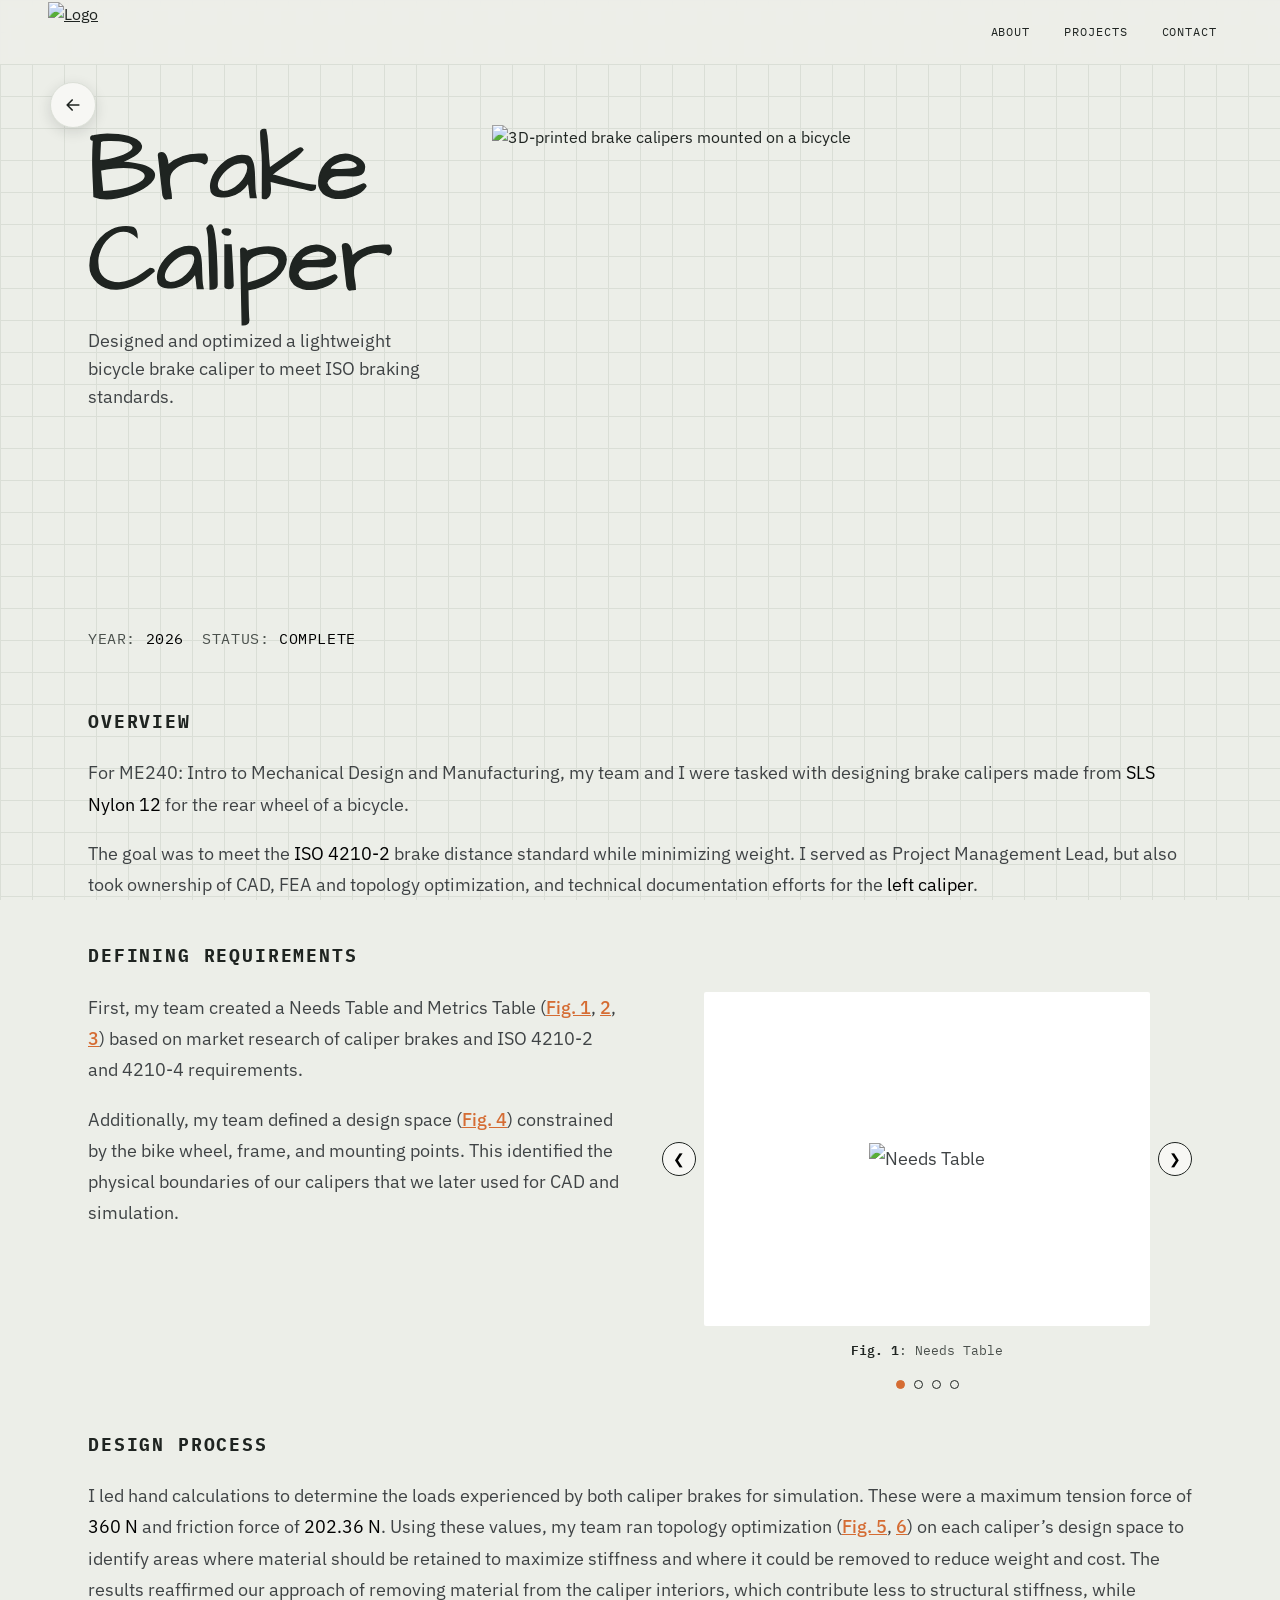
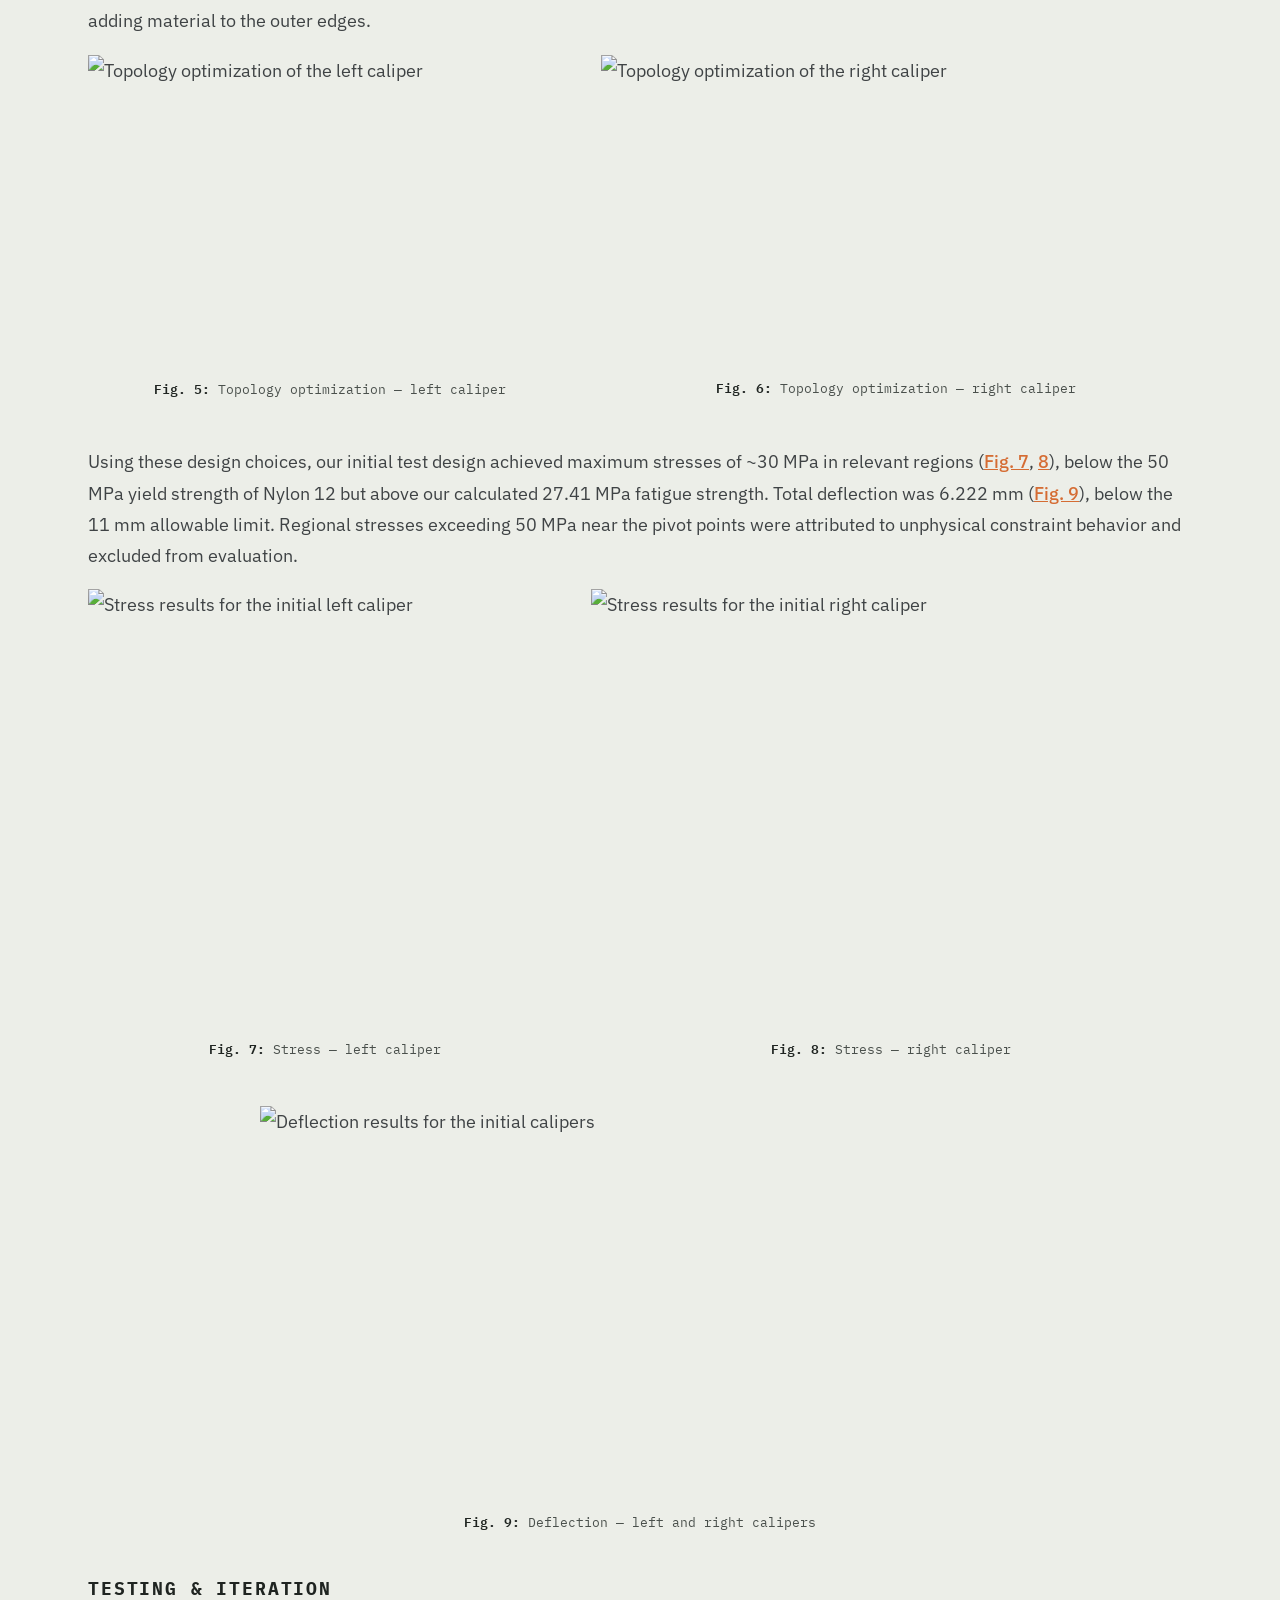
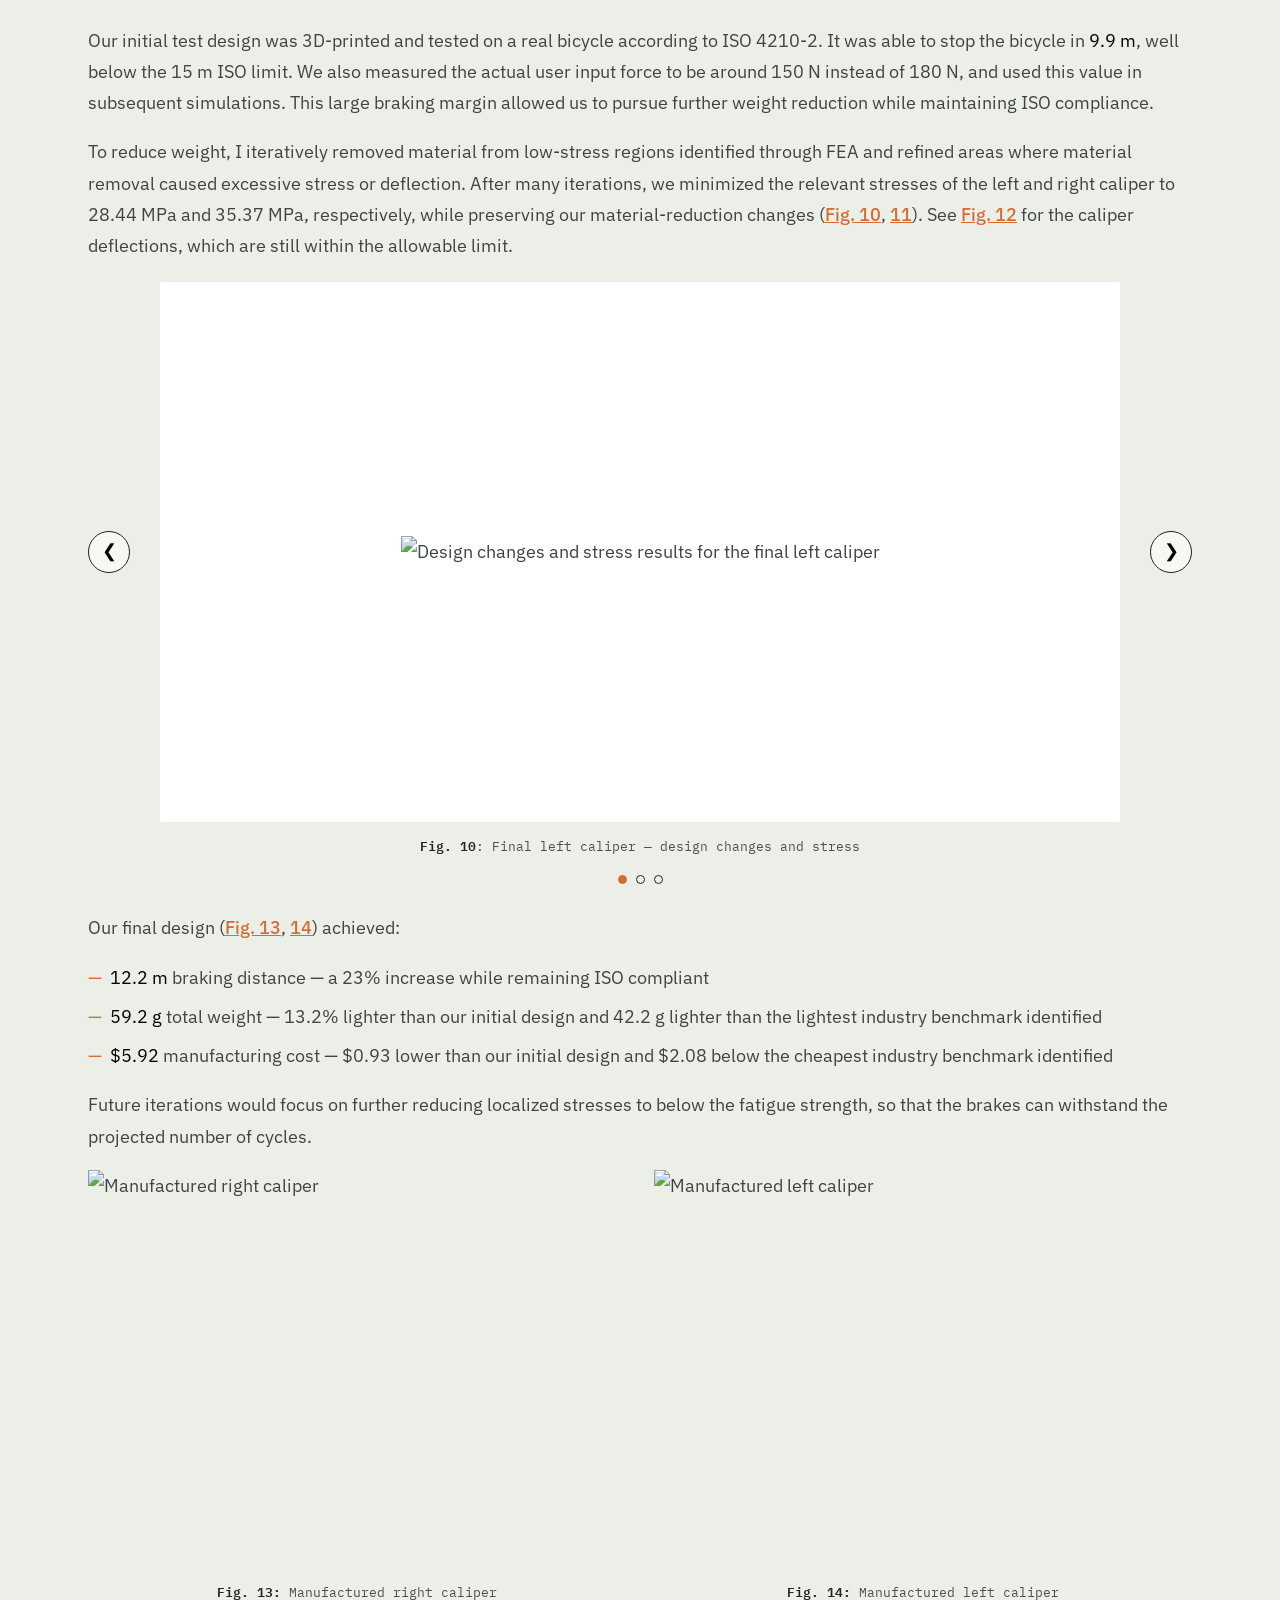
==== brake-caliper-project.html @ 83d385cb "PortfolioV1" ====
<!DOCTYPE html>
<html lang="en">
<head>
<meta charset="UTF-8">
<meta name="viewport" content="width=device-width, initial-scale=1.0">
<title>Bicycle Brake Caliper — ME240 Project — Alexander Wan</title>
<link rel="preconnect" href="https://fonts.googleapis.com">
<link rel="preconnect" href="https://fonts.gstatic.com" crossorigin>
<link href="https://fonts.googleapis.com/css2?family=Space+Grotesk:wght@400;500;600;700&family=IBM+Plex+Sans:wght@400;500;600&family=IBM+Plex+Mono:wght@400;500;600&family=Architects+Daughter&display=swap" rel="stylesheet">
<link rel="stylesheet" href="style.css">
<script>
  // Keep the page invisible until the web fonts have loaded, then fade it in,
  // so text never flashes in a fallback font and then changes shape.
  (function() {
    var root = document.documentElement;
    root.classList.add('fonts-loading');
    var done = false;
    function show() { if (done) return; done = true; root.classList.remove('fonts-loading'); }
    setTimeout(show, 2000); // safety net
    if (document.fonts && document.fonts.load) {
      Promise.all([
        document.fonts.load('400 16px "Space Grotesk"'),
        document.fonts.load('700 16px "Space Grotesk"'),
        document.fonts.load('400 16px "IBM Plex Sans"'),
        document.fonts.load('500 16px "IBM Plex Sans"'),
        document.fonts.load('600 16px "IBM Plex Sans"'),
        document.fonts.load('400 16px "IBM Plex Mono"'),
        document.fonts.load('600 16px "IBM Plex Mono"'),
        document.fonts.load('400 16px "Architects Daughter"')
      ]).then(function() { return document.fonts.ready; }).then(show, show);
    } else { show(); }
  })();
</script>
<style>
  /* Additions for this page only (kept here so style.css stays untouched).
     If you'd rather, move these into style.css next to the other .report-* rules. */
  .report-title.long { font-size: clamp(2.8rem, 6.5vw, 5.6rem); line-height: 0.95; }

  /* Text on the left, media (carousel / video / diagram) on the right */
  .report-split { display: flex; gap: 40px; align-items: flex-start; }
  .report-split-text { flex: 1 1 0; min-width: 0; }
  .report-split .report-carousel,
  .report-split .report-media { flex: 0 0 48%; min-width: 0; margin-top: 0; }
  .report-split.center-media { align-items: center; }
  .report-split .carousel-frame { gap: 8px; }
  .report-split .carousel-btn { width: 34px; height: 34px; font-size: 0.9rem; }

  /* Single video / image frame, styled like the carousel frame */
  .report-media-frame {
    aspect-ratio: 4/3; border: none; border-radius: var(--radius); overflow: hidden;
    display: flex; align-items: center; justify-content: center; text-align: center; padding: 12px;
    background: repeating-linear-gradient(45deg, #E4E5DF, #E4E5DF 10px, #DBDCD5 10px, #DBDCD5 20px);
  }
  .report-media-frame img,
  .report-media-frame video { max-width: 100%; max-height: 100%; object-fit: contain; display: block; }

  /* Numbered steps */
  .report-steps { list-style: none; counter-reset: step; margin: 0 0 18px; padding: 0; }
  .report-steps li { counter-increment: step; position: relative; padding-left: 38px; margin-bottom: 10px; }
  .report-steps li::before {
    content: counter(step) ".";
    position: absolute; left: 0;
    font-family: 'IBM Plex Mono', monospace; color: var(--orange);
  }

  .report-body code {
    font-family: 'IBM Plex Mono', monospace; font-size: 0.9em; color: var(--ink);
    background: rgba(0,0,0,0.05); padding: 2px 6px; border-radius: 4px; overflow-wrap: anywhere;
  }
  .report-body a.text-link { color: var(--orange); text-decoration: underline; text-underline-offset: 3px; }



  /* Full-width galleries: wider frame, same height as the 720x540 default (16:9 at 960px = 540px tall) */
  .report-body > .report-carousel .carousel-slides { max-width: 960px; aspect-ratio: 16/9; }

  @media (max-width: 900px) {
    .report-split { flex-direction: column; gap: 20px; }
    .report-split .report-carousel,
    .report-split .report-media { flex: 1 1 auto; width: 100%; }
  }

  /* Static figures (same row), shared by the Design Process section */
  /* Images in a row share the same height and line up on their centres:
     each figure's width is proportional to its image's aspect ratio (--r), and --row-max
     stops the row from getting taller than ~500px on wide screens. */
  .report-figrow { display: flex; gap: 28px; align-items: center; margin: 10px auto 28px; max-width: var(--row-max, none); }
  .report-fig { flex: 1 1 0; min-width: 0; }
  @media (min-width: 701px) { .report-figrow .report-fig { flex: var(--r, 1) 1 0; } }
  .report-fig.single { flex: none; max-width: 760px; margin: 10px auto 28px; }
  .fig-frame { overflow: hidden; }
  .fig-frame img { width: 100%; height: auto; display: block; }
  .report-fig .carousel-caption { margin-top: 8px; text-align: center; }
  @media (max-width: 700px) {
    .report-figrow { flex-direction: column; gap: 24px; max-width: none; }
  }

  /* No rule under section headers */
  .report-subhead { border-bottom: none; padding-bottom: 0; }

  /* Bold "Fig. N" in captions */
  .carousel-caption strong { font-weight: 600; color: var(--ink); }
</style>
</head>
<body>

<header>
  <nav class="wrap">
    <a href="index.html#top" class="nav-mark"><img src="images/Logo-NoBackground.webp" alt="Logo"></a>

    <div class="nav-tabs">
      <a href="index.html#about">About</a>
      <a href="index.html#projects">Projects</a>
      <a href="index.html#contact">Contact</a>
    </div>
  </nav>
</header>

<!-- Floating exit button: stays on screen while scrolling; opens with its label, then collapses to the icon -->
<a class="exit-fab is-open" href="index.html#brake-caliper" aria-label="Back to projects">
  <span class="exit-fab-icon" aria-hidden="true">
    <svg viewBox="0 0 24 24"><path d="M19 12H5M11 6l-6 6 6 6"/></svg>
  </span>
  <span class="exit-fab-label" aria-hidden="true">Back to projects</span>
</a>

<!-- ============ BRAKE CALIPER FULL REPORT ============ -->
<!-- id stays "dtc-report" so the existing #dtc-report padding/scroll rules in style.css apply -->
<section id="dtc-report" class="wrap">

  <div class="report-header">
    <div class="report-header-text">
      <div>
        <h2 class="report-title">Brake Caliper</h2>
        <p class="report-subtitle">Designed and optimized a lightweight bicycle brake caliper to meet ISO braking standards.</p>
      </div>

      <div class="sheet-meta" style="margin-top: 14px;">
        <span>Year: <span class="hl-black">2026</span></span>
        <span>Status: <span class="hl-black">Complete</span></span>
      </div>
    </div>

    <div class="report-header-photo">
      <img src="images/BrakeCalipers/Brakes_On_Bike.webp" alt="3D-printed brake calipers mounted on a bicycle" style="object-fit:cover; object-position:50% 50%;">
    </div>
  </div>

  <div class="report-body">

    <h3 class="report-subhead">Overview</h3>
    <p>For ME240: Intro to Mechanical Design and Manufacturing, my team and I were tasked with designing brake calipers made from <span class="hl-black">SLS Nylon 12</span> for the rear wheel of a bicycle.</p>
    <p>The goal was to meet the <span class="hl-black">ISO 4210-2</span> brake distance standard while minimizing weight. I served as Project Management Lead, but also took ownership of CAD, FEA and topology optimization, and technical documentation efforts for the <span class="hl-black">left caliper</span>.</p>

    <h3 class="report-subhead">Defining Requirements</h3>
    <div class="report-split">
      <div class="report-split-text">
        <p>First, my team created a Needs Table and Metrics Table (<span class="figure-link" onclick="goToFigure(1)">Fig. 1</span>, <span class="figure-link" onclick="goToFigure(2)">2</span>, <span class="figure-link" onclick="goToFigure(3)">3</span>) based on market research of caliper brakes and ISO 4210-2 and 4210-4 requirements.</p>
        <p>Additionally, my team defined a design space (<span class="figure-link" onclick="goToFigure(4)">Fig. 4</span>) constrained by the bike wheel, frame, and mounting points. This identified the physical boundaries of our calipers that we later used for CAD and simulation.</p>
      </div>

      <div class="report-carousel">
        <div class="carousel-frame">
          <button class="carousel-btn carousel-prev" aria-label="Previous image">&#10094;</button>
          <div class="carousel-slides">
            <div class="carousel-slide active" data-caption="Fig. 1: Needs Table" style="background:#fff; padding:0;">
            <img src="images/BrakeCalipers/Needs_Table.webp" alt="Needs Table">
          </div>
            <div class="carousel-slide" data-caption="Fig. 2: Metrics Table" style="background:#fff; padding:0;">
            <img src="images/BrakeCalipers/Metrics_Table.webp" alt="Metrics Table" loading="lazy">
          </div>
            <div class="carousel-slide" data-caption="Fig. 3: Sources Table" style="background:#fff; padding:0;">
            <img src="images/BrakeCalipers/Sources_Table.webp" alt="Sources Table" loading="lazy">
          </div>
            <div class="carousel-slide" data-caption="Fig. 4: Design space" style="background:#fff; padding:0;">
            <img src="images/BrakeCalipers/Design_Space.webp" alt="Design space sketch" loading="lazy">
          </div>
          </div>
          <button class="carousel-btn carousel-next" aria-label="Next image">&#10095;</button>
        </div>
        <p class="carousel-caption"></p>
        <div class="carousel-dots"></div>
      </div>
    </div>

    <h3 class="report-subhead">Design Process</h3>
    <p>I led hand calculations to determine the loads experienced by both caliper brakes for simulation. These were a maximum tension force of <span class="hl-black">360 N</span> and friction force of <span class="hl-black">202.36 N</span>. Using these values, my team ran topology optimization (<span class="figure-link" onclick="goToFigure(5)">Fig. 5</span>, <span class="figure-link" onclick="goToFigure(6)">6</span>) on each caliper&rsquo;s design space to identify areas where material should be retained to maximize stiffness and where it could be removed to reduce weight and cost. The results reaffirmed our approach of removing material from the caliper interiors, which contribute less to structural stiffness, while adding material to the outer edges.</p>

    <div class="report-figrow" style="--row-max: 1731px;">
      <div class="report-fig" data-fig="5" style="--r: 1.5343;">
        <div class="fig-frame"><img src="images/BrakeCalipers/TO_Left.webp" alt="Topology optimization of the left caliper" width="1410" height="919"></div>
        <p class="carousel-caption"><strong>Fig. 5:</strong> Topology optimization — left caliper</p>
      </div>
      <div class="report-fig" data-fig="6" style="--r: 1.8713;">
        <div class="fig-frame"><img src="images/BrakeCalipers/TO_Right.webp" alt="Topology optimization of the right caliper" width="1323" height="707"></div>
        <p class="carousel-caption"><strong>Fig. 6:</strong> Topology optimization — right caliper</p>
      </div>
    </div>
    <p>Using these design choices, our initial test design achieved maximum stresses of ~30 MPa in relevant regions (<span class="figure-link" onclick="goToFigure(7)">Fig. 7</span>, <span class="figure-link" onclick="goToFigure(8)">8</span>), below the 50 MPa yield strength of Nylon 12 but above our calculated 27.41 MPa fatigue strength. Total deflection was 6.222 mm (<span class="figure-link" onclick="goToFigure(9)">Fig. 9</span>), below the 11 mm allowable limit. Regional stresses exceeding 50 MPa near the pivot points were attributed to unphysical constraint behavior and excluded from evaluation.</p>

    <div class="report-figrow" style="--row-max: 1247px;">
      <div class="report-fig" data-fig="7" style="--r: 1.0764;">
        <div class="fig-frame"><img src="images/BrakeCalipers/FEA_Left1.webp" alt="Stress results for the initial left caliper" width="747" height="694"></div>
        <p class="carousel-caption"><strong>Fig. 7:</strong> Stress — left caliper</p>
      </div>
      <div class="report-fig" data-fig="8" style="--r: 1.3624;">
        <div class="fig-frame"><img src="images/BrakeCalipers/FEA_Right1.webp" alt="Stress results for the initial right caliper" width="1015" height="745"></div>
        <p class="carousel-caption"><strong>Fig. 8:</strong> Stress — right caliper</p>
      </div>
    </div>

    <div class="report-fig single" data-fig="9">
      <div class="fig-frame"><img src="images/BrakeCalipers/Deflections1.webp" alt="Deflection results for the initial calipers" width="3126" height="1634"></div>
      <p class="carousel-caption"><strong>Fig. 9:</strong> Deflection — left and right calipers</p>
    </div>


    <h3 class="report-subhead">Testing &amp; Iteration</h3>
    <p>Our initial test design was 3D-printed and tested on a real bicycle according to ISO 4210-2. It was able to stop the bicycle in <span class="hl-black">9.9 m</span>, well below the 15 m ISO limit. We also measured the actual user input force to be around 150 N instead of 180 N, and used this value in subsequent simulations. This large braking margin allowed us to pursue further weight reduction while maintaining ISO compliance.</p>
    <p>To reduce weight, I iteratively removed material from low-stress regions identified through FEA and refined areas where material removal caused excessive stress or deflection. After many iterations, we minimized the relevant stresses of the left and right caliper to 28.44 MPa and 35.37 MPa, respectively, while preserving our material-reduction changes (<span class="figure-link" onclick="goToFigure(10)">Fig. 10</span>, <span class="figure-link" onclick="goToFigure(11)">11</span>). See <span class="figure-link" onclick="goToFigure(12)">Fig. 12</span> for the caliper deflections, which are still within the allowable limit.</p>

    <div class="report-carousel">
      <div class="carousel-frame">
        <button class="carousel-btn carousel-prev" aria-label="Previous image">&#10094;</button>
        <div class="carousel-slides">
          <div class="carousel-slide active" data-caption="Fig. 10: Final left caliper — design changes and stress" style="background:#fff; padding:0;">
            <img src="images/BrakeCalipers/FEA_Left_Final.webp" alt="Design changes and stress results for the final left caliper" loading="lazy">
          </div>
          <div class="carousel-slide" data-caption="Fig. 11: Final right caliper — design changes and stress" style="background:#fff; padding:0;">
            <img src="images/BrakeCalipers/FEA_Right_Final.webp" alt="Design changes and stress results for the final right caliper" loading="lazy">
          </div>
          <div class="carousel-slide" data-caption="Fig. 12: Final deflection — left and right calipers" style="background:#fff; padding:0;">
            <img src="images/BrakeCalipers/Deflections_Final.webp" alt="Deflection results for the final calipers" loading="lazy">
          </div>
        </div>
        <button class="carousel-btn carousel-next" aria-label="Next image">&#10095;</button>
      </div>
      <p class="carousel-caption"></p>
      <div class="carousel-dots"></div>
    </div>

    <p style="margin-top: 28px;">Our final design (<span class="figure-link" onclick="goToFigure(13)">Fig. 13</span>, <span class="figure-link" onclick="goToFigure(14)">14</span>) achieved:</p>
    <ul class="report-list">
      <li><span class="hl-black">12.2 m</span> braking distance — a 23% increase while remaining ISO compliant</li>
      <li><span class="hl-black">59.2 g</span> total weight — 13.2% lighter than our initial design and 42.2 g lighter than the lightest industry benchmark identified</li>
      <li><span class="hl-black">$5.92</span> manufacturing cost — $0.93 lower than our initial design and $2.08 below the cheapest industry benchmark identified</li>
    </ul>
    <p>Future iterations would focus on further reducing localized stresses to below the fatigue strength, so that the brakes can withstand the projected number of cycles.</p>

    <div class="report-figrow" style="--row-max: 1361px;">
      <div class="report-fig" data-fig="13" style="--r: 1.3333;">
        <div class="fig-frame"><img src="images/BrakeCalipers/Right_Brake_Real.webp" alt="Manufactured right caliper" width="1008" height="756"></div>
        <p class="carousel-caption"><strong>Fig. 13:</strong> Manufactured right caliper</p>
      </div>
      <div class="report-fig" data-fig="14" style="--r: 1.3333;">
        <div class="fig-frame"><img src="images/BrakeCalipers/Left_Brake_Real.webp" alt="Manufactured left caliper" width="1008" height="756"></div>
        <p class="carousel-caption"><strong>Fig. 14:</strong> Manufactured left caliper</p>
      </div>
    </div>

  </div>
</section>

<script>
// Initializes every carousel on the page independently
(function() {
  // Registry so "Fig. N" links in the text can jump to the right figure
  var figures = {};
  function scrollToEl(el) { el.scrollIntoView({ behavior: 'smooth', block: 'center' }); }

  Array.prototype.forEach.call(document.querySelectorAll('.report-media[data-fig], .report-fig[data-fig]'), function(el) {
    figures[el.getAttribute('data-fig')] = function() { scrollToEl(el); };
  });

  window.goToFigure = function(n) {
    var go = figures[String(n)];
    if (go) go();
  };

  Array.prototype.forEach.call(document.querySelectorAll('.report-carousel'), function(root) {
    var slides = Array.prototype.slice.call(root.querySelectorAll('.carousel-slide'));
    var dotsWrap = root.querySelector('.carousel-dots');
    var captionEl = root.querySelector('.carousel-caption');

    function setCaption(text) {
      captionEl.innerHTML = text.replace(/^(Fig\. \d+)/, '<strong>$1</strong>');
    }
    var current = 0;

    slides.forEach(function(slide, i) {
      var dot = document.createElement('button');
      dot.className = 'dot' + (i === 0 ? ' active' : '');
      dot.setAttribute('aria-label', 'Go to image ' + (i + 1) + ' of ' + slides.length);
      dot.addEventListener('click', function() { goTo(i); });
      dotsWrap.appendChild(dot);
    });

    function goTo(i) {
      slides[current].classList.remove('active');
      dotsWrap.children[current].classList.remove('active');
      current = (i + slides.length) % slides.length;
      slides[current].classList.add('active');
      dotsWrap.children[current].classList.add('active');
      setCaption(slides[current].getAttribute('data-caption'));
    }

    // Register each slide under its figure number (parsed from "Fig. N: ...")
    slides.forEach(function(slide, i) {
      var m = /^Fig\.\s*(\d+)/.exec(slide.getAttribute('data-caption') || '');
      if (m) figures[m[1]] = function() { goTo(i); scrollToEl(root); };
    });

    root.querySelector('.carousel-prev').addEventListener('click', function() { goTo(current - 1); });
    root.querySelector('.carousel-next').addEventListener('click', function() { goTo(current + 1); });

    setCaption(slides[0].getAttribute('data-caption'));
  });
})();
</script>
<script>
(function() {
  var fab = document.querySelector('.exit-fab');
  if (!fab) return;
  var logo = document.querySelector('.nav-mark img');

  // Center the collapsed arrow on the logo's center line.
  function alignToLogo() {
    if (!logo) return;
    var r = logo.getBoundingClientRect();
    if (r.width > 0) fab.style.setProperty('--logo-cx', (r.left + r.width / 2) + 'px');
  }
  alignToLogo();
  if (logo && !logo.complete) logo.addEventListener('load', alignToLogo);
  window.addEventListener('resize', alignToLogo);

  var closed = false;
  function collapse() {
    if (closed) return; closed = true;
    alignToLogo();
    fab.classList.remove('is-open');
  }
  setTimeout(collapse, 0); // safety net
  var ready = (document.fonts && document.fonts.ready) ? document.fonts.ready : Promise.resolve();
  ready.then(function() { setTimeout(collapse, 0); });   // starts counting once the page has faded in
})();
</script>
<script src="lightbox.js" defer></script>
</body>
</html>
---- style.css ----
:root {
    --paper: #eceee8;
    --paper-line: #daded6;
    --black: #000000;
    --ink: #1F2421;
    --ink-soft: #4A504C;
    --ink-medium: #3f4345;
    --blue: #3D5A73;
    --orange: #d56c33;
    --orange-fire: #d05410;
    --stamp-green: #4B6B47;
    --card-bg: #F7F7F4;
    --radius: 2px;
  }

  * { box-sizing: border-box; margin: 0; padding: 0; }

  /* Smooth scrolling is only switched on after page load (see index.html script),
     so arriving via index.html#projects jumps straight there instead of animating from the top. */
  html.smooth-scroll { scroll-behavior: smooth; }

  body {
    background: var(--paper);
    color: var(--ink);
    font-family: 'IBM Plex Sans', sans-serif;
    line-height: 1.5;
    background-image:
      linear-gradient(var(--paper-line) 1px, transparent 1px),
      linear-gradient(90deg, var(--paper-line) 1px, transparent 1px);
    background-size: 32px 32px;
    background-attachment: fixed;
  }

  @media (prefers-reduced-motion: reduce) {
    * { animation: none !important; transition: none !important; }
  }

  a { color: inherit; }

  .label {
    font-family: 'IBM Plex Mono', monospace;
    font-size: 0.7rem;
    letter-spacing: 0.12em;
    text-transform: uppercase;
    color: var(--ink-soft);
  }

  .wrap {
    max-width: var(--content-width, 1200px);
    margin: 0 auto;
    padding: 0 48px;
  }

  .figure-link {
    color: var(--orange);
    text-decoration-color: var(--orange);
    font-weight: 500;
    text-decoration: underline;
    cursor: pointer;
  }

  /* ---------- NAV ---------- */
  header {
    position: sticky;
    top: 0;
    z-index: 50;
    background: rgba(237, 238, 233, 0.92);
    backdrop-filter: blur(6px);
    border-bottom: 1px solid var(--paper-line);
  }
  nav.wrap {
    max-width: 1700px;
    display: flex;
    align-items: center;
    justify-content: space-between;
    height: 64px;
  }
  .nav-mark {
    display: flex;
    align-items: center;
  }
  .nav-mark img {
    height: 60px;
    width: auto;
    display: block;
  }
  .nav-tabs { display: flex; gap: 4px; }
  .nav-tabs a {
    font-family: 'IBM Plex Mono', monospace;
    font-size: 0.72rem;
    letter-spacing: 0.08em;
    text-transform: uppercase;
    text-decoration: none;
    padding: 8px 14px;
    border: 1px solid transparent;
    border-radius: var(--radius);
  }
  .nav-tabs a:hover, .nav-tabs a:focus-visible {
    border-color: var(--paper-line);
    background: var(--card-bg);
    outline: none;
  }

  /* ---------- HERO ---------- */
  .hero {
    position: relative;
    min-height: 100vh;
    display: flex;
    align-items: center;
    padding: 5px 0 0px;
  }
  .hero .wrap {
    max-width: 1200px;
    display: flex;
    justify-content: center;
    align-items: center;
    gap: 56px;
    padding-left: 48px;
    padding-right: 48px;
    transform: translateY(-40px);
  }
  .hero-text {  
    flex: 0 0 auto;
    width: 520px;
    max-width: none;
    position: relative;
    left: +20px;
    transform: translateY(5px);
  }
  .hero-photo {
    position: relative;
    display: flex;
    align-items: center;
    justify-content: center;
    flex: 0 0 auto;
    min-height: 420px;
    transform: translateX(5px);
  }
  .hero-photo img {
    max-width: 100%;
    max-height: 95vh;
    flex-shrink: 0;
    width: auto;
    height: auto;
    object-fit: contain;
    display: block;
    filter: drop-shadow(0 18px 24px rgba(31,36,33,0.18));
  }
  .hero-photo .placeholder-txt {
    font-family: 'IBM Plex Mono', monospace;
    font-size: 0.75rem;
    color: var(--ink-soft);
    background: rgba(247,247,244,0.85);
    padding: 6px 12px;
    border: 1px dashed var(--ink-soft);
    text-align: center;
  }
  .hero-photo .title-block {
    position: absolute;
    bottom: 0;
    left: 0;
    width: 220px;
  }
  h1.name {
    font-family: 'Architects Daughter', cursive;
    font-weight: 400;
    -webkit-text-stroke: 1.5px currentColor;
    font-size: clamp(3.8rem, 10.5vw, 8.4rem);
    line-height: 0.88;
    letter-spacing: 0;
  }
  .name-wrap { position: relative; display: inline-block; }
  .chenchen-inline {
    display: inline-block;
    color: var(--orange);
    font-size: 0.62em;
  }
  .hero-role {
    font-family: 'IBM Plex Mono', monospace;
    font-size: 1rem;
    color: var(--blue);
    margin-top: 14px;
  }
  .hero-desc {
    max-width: 46ch;
    margin-top: 20px;
    color: var(--ink-soft);
    font-size: 1rem;
  }
  .hero-bio {
    max-width: 50ch;
    margin-top: 30px;
    color: var(--ink-medium);
    font-size: 1.15rem;
    font-weight: 400;
    line-height: 1.6;
  }
  .hl-black { color: var(--black); font-weight: 400; }
  .hl-blackBold { color: var(--black); font-weight: 500; }
  .hl-purple { color: #4E2A84; font-weight: 500; }
  .hero-links { margin-top: 28px; display: flex; gap: 14px; flex-wrap: nowrap; align-items: center;}
  .hero-links a {
    font-family: 'IBM Plex Mono', monospace;
    font-size: 0.78rem;
    text-decoration: none;
    border: 1px solid var(--ink);
    padding: 10px 16px;
    border-radius: var(--radius);
    display: inline-block;
    align-items: center;
    flex: 0 0 auto;
    width: fit-content;
  }
  .hero-links a.primary { background: var(--ink); color: var(--paper); }
  .hero-links a:hover { background: var(--orange); border-color: var(--orange); color: #fff; }

  /* title block — real engineering drawing convention */
  .title-block {
    border: 1.5px solid var(--ink);
    background: var(--card-bg);
    font-family: 'IBM Plex Mono', monospace;
    font-size: 0.68rem;
    width: 260px;
  }
  .title-block .tb-row {
    display: grid;
    grid-template-columns: 1fr 1fr;
    border-top: 1px solid var(--ink);
  }
  .title-block .tb-row:first-child { border-top: none; }
  .title-block .tb-cell {
    padding: 7px 10px;
    border-left: 1px solid var(--ink);
  }
  .title-block .tb-cell:first-child { border-left: none; }
  .title-block .tb-cell b { display: block; color: var(--ink-soft); font-size: 0.6rem; letter-spacing: 0.06em; text-transform: uppercase; }
  .title-block .tb-title {
    padding: 9px 10px; border-top: 1px solid var(--ink);
    font-weight: 600; letter-spacing: 0.04em;
  }

  @media (max-width: 720px) {
    .hero .wrap { flex-direction: column; align-items: center; }
    .hero-text { width: 100%; max-width: 100%; }
    .hero-photo { order: -1; min-height: 280px; }
  }

  /* ---------- SECTION HEADERS ---------- */
  section { padding: 80px 0; scroll-margin-top: 84px; }
  .sheet-heading { margin-bottom: 40px; }
  .sheet-heading-top {
    display: flex; align-items: baseline; gap: 16px;
    padding-bottom: 5px;
  }
  .header-divider { width: 100%; height: 13px; }
  .header-divider svg { width: 100%; height: 100%; display: block; }
  .sheet-heading h2 {
    font-family: 'Architects Daughter', cursive;
    font-size: 2.3rem;
    font-weight: 400;
  }
  .sheet-heading .label { margin-left: auto; }

  /* ---------- PAPERCLIP HOVER DETAIL ---------- */
  .clip-frame { position: relative; isolation: isolate; }
  /* Two copies of each clip: .paperclip-back sits UNDER the card (z-index -1, so the card hides
     the part that is "behind" the paper); .paperclip-front sits OVER it (the part resting on the picture). */
  .paperclip-wrap {
    position: absolute;
    top: -19px;
    left: 22px;
    transform-origin: 50% 23%;   /* pivot near the card edge */
    pointer-events: none;
    transition: transform 0.3s ease, z-index 0s linear 0.15s;
  }
  .paperclip-wrap svg { width: 30px; height: auto; display: block; overflow: visible; }
  .paperclip-back  { z-index: -1; }
  .paperclip-back svg  { filter: drop-shadow(0 1px 1.5px rgba(31,36,33,0.25)); }
  .paperclip-front { z-index: 5; }
  .paperclip-front svg { filter: drop-shadow(1px 3px 2px rgba(31,36,33,0.35)); }
  .clip-frame:hover .paperclip-wrap { transform: translateY(-24px) rotate(-16deg); }
  .clip-frame:hover .paperclip-front { z-index: 3; }  /* tuck under the hover label (z-index 4) */
  .hover-summary {
    position: absolute;
    top: 2px;
    left: 52px;
    z-index: 4;
    background: var(--card-bg);
    border: 1px solid var(--ink);
    border-radius: var(--radius);
    padding: 7px 14px;
    font-family: 'IBM Plex Mono', monospace;
    font-size: 0.7rem;
    color: var(--ink-soft);
    white-space: nowrap;
    opacity: 0;
    transform: translateX(-8px);
    transition: opacity 0.25s ease 0.08s, transform 0.25s ease 0.08s;
    pointer-events: none;
  }
  .clip-frame:hover .hover-summary {
    opacity: 1;
    transform: translateX(0);
  }
  @media (max-width: 720px) {
    .hover-summary { display: none; }
  }

  /* ---------- PROJECT FULL REPORT ---------- */
  .projects-grid .clip-frame { scroll-margin-top: 110px; }
  #dtc-report { scroll-margin-top: 84px; padding-top: 60px; padding-bottom: 100px;}
  .report-header {
    display: flex;
    gap: 48px;
    align-items: stretch;
    margin-bottom: 56px;
  }
  .report-header-text {
    flex: 1 1 auto;
    min-width: 0;
    display: flex;
    flex-direction: column;
    justify-content: space-between;
  }
  .report-title {
    font-family: 'Architects Daughter', cursive;
    font-weight: 400;
    -webkit-text-stroke: 1.5px currentColor;
    font-size: clamp(2.8rem, 7.5vw, 6.4rem);
    line-height: 0.95;
    letter-spacing: 0;
  }
  .report-subtitle {
    color: var(--ink-medium);
    font-size: 1.15rem;
    max-width: 46ch;
    margin-top: 20px;
  }
  .report-header .sheet-meta {
    font-size: 0.95rem;
    margin-bottom: 0;
  }
  .report-header-photo {
    flex: 0 0 auto;
    width: 700px;
    aspect-ratio: 4/3;
    /* border: 1px solid var(--ink);
    border-radius: var(--radius);
    background:
      repeating-linear-gradient(45deg, #E4E5DF, #E4E5DF 10px, #DBDCD5 10px, #DBDCD5 20px); */
    display: flex;
    align-items: center;
    justify-content: center;
    overflow: hidden;
  }
  .report-header-photo img {
    width: 100%;
    height: 100%;
    object-fit: contain;
  }
  .report-body {
    max-width: 100%;
    color: var(--ink-medium);
    font-size: 1.15rem;
    line-height: 1.7;
  }
  .report-body p { margin-bottom: 18px; }
  .report-subhead {
    font-family: 'IBM Plex Mono', monospace;
    font-size: 1.15rem;
    letter-spacing: 0.1em;
    text-transform: uppercase;
    color: var(--ink);
    border-bottom: 1px solid var(--paper-line);
    padding-bottom: 10px;
    margin: 40px 0 20px;
  }
  .report-body h3.report-subhead:first-child { margin-top: 0; }
  .report-list {
    list-style: none;
    margin: 0 0 18px;
    padding: 0;
  }
  .report-list li {
    position: relative;
    padding-left: 22px;
    margin-bottom: 8px;
  }
  .report-list li::before {
    content: "—";
    position: absolute;
    left: 0;
    color: var(--orange);
  }
  .report-carousel { margin-top: 20px; }
  .carousel-frame {
    display: flex;
    align-items: center;
    gap: 16px;
  }
  .carousel-slides {
    position: relative;
    flex: 1 1 auto;
    max-width: 720px;
    aspect-ratio: 4/3;
    margin: 0 auto;
    border-radius: var(--radius);
    overflow: hidden;
  }
  .carousel-slide {
    position: absolute;
    inset: 0;
    display: none;
    align-items: center;
    justify-content: center;
    text-align: center;
    padding: 12px;
    background:
      repeating-linear-gradient(45deg, #E4E5DF, #E4E5DF 10px, #DBDCD5 10px, #DBDCD5 20px);
  }
  .carousel-slide.active { display: flex; }
  .carousel-slide img {
    max-width: 100%;
    max-height: 100%;
    object-fit: contain;
    display: block;
  }
  .carousel-btn {
    flex: 0 0 auto;
    width: 42px;
    height: 42px;
    border-radius: 50%;
    border: 1px solid var(--ink);
    background: var(--card-bg);
    font-size: 1.1rem;
    line-height: 1;
    cursor: pointer;
    display: flex;
    align-items: center;
    justify-content: center;
    transition: background 0.2s ease, color 0.2s ease, border-color 0.2s ease;
  }
  .carousel-btn:hover {
    background: var(--orange);
    border-color: var(--orange);
    color: #fff;
  }
  .carousel-caption {
    text-align: center;
    margin-top: 14px;
    font-family: 'IBM Plex Mono', monospace;
    font-size: 0.8rem;
    color: var(--ink-soft);
  }
  .carousel-dots {
    display: flex;
    justify-content: center;
    gap: 9px;
    margin-top: 14px;
  }
  .carousel-dots .dot {
    width: 9px;
    height: 9px;
    border-radius: 50%;
    border: 1px solid var(--ink);
    background: transparent;
    padding: 0;
    cursor: pointer;
    transition: background 0.2s ease, border-color 0.2s ease;
  }
  .carousel-dots .dot.active {
    background: var(--orange);
    border-color: var(--orange);
  }
  @media (max-width: 800px) {
    .report-header { flex-direction: column-reverse; }
    .report-header-photo { width: 100%; }
  }

  /* ---------- ABOUT ---------- */
  .about-row {
    display: flex;
    gap: 48px;
    align-items: flex-start;
  }
  .about-text {
    flex: 1 1 auto;
    min-width: 0;
    color: var(--ink-medium);
    font-size: 1rem;
    line-height: 1.65;
  }
  .about-text p { margin-bottom: 16px; }
  .about-text p:last-child { margin-bottom: 0; }
  .about-greeting {
    font-size: 2.2rem;
    font-weight: 600;
    color: var(--ink);
    margin-bottom: 20px !important;
  }
  .about-photo {
    flex: 0 0 auto;
    width: 325px;
    aspect-ratio: 4/5;
    /* border: 1px solid var(--ink);
    border-radius: var(--radius);
    background:
      repeating-linear-gradient(45deg, #E4E5DF, #E4E5DF 10px, #DBDCD5 10px, #DBDCD5 20px); */
    display: flex;
    align-items: center;
    justify-content: center;
    overflow: hidden;
  }
  .about-photo img {
  width: 100%;
  height: 100%;
  object-fit: contain;
  }
  @media (max-width: 800px) {
    .about-row { flex-direction: column-reverse; }
    .about-photo { width: 100%; aspect-ratio: 16/10; }
  }

  /* ---------- PROJECT SHEETS ---------- */
  .projects-grid {
    display: grid;
    grid-template-columns: 1fr 1fr;
    gap: 36px 32px;
  }
  @media (max-width: 860px) {
    .projects-grid { grid-template-columns: 1fr; }
  }
  .sheet {
    background: var(--card-bg);
    border: 1px solid var(--ink);
    border-radius: var(--radius);
    overflow: hidden;
    height: 100%;
    display: flex;
    flex-direction: column;
  }
  .sheet-media {
    position: relative;
    aspect-ratio: 16/10;
    background:
      repeating-linear-gradient(45deg, #E4E5DF, #E4E5DF 10px, #DBDCD5 10px, #DBDCD5 20px);
    border-bottom: 1px solid var(--ink);
    display: flex; align-items: center; justify-content: center;
    overflow: hidden;
    text-decoration: none;
    color: inherit;
    cursor: pointer;
  }
  .media-inner {
    width: 100%;
    height: 100%;
    display: flex;
    align-items: center;
    justify-content: center;
    transition: transform 0.3s ease;
    transform-origin: center;
  }
  .clip-frame:hover .media-inner {
    transform: scale(1.07);
  }
  .sheet-media img { width: 100%; height: 100%; object-fit: cover; display: block; }
  .sheet-media .placeholder-txt {
    font-family: 'IBM Plex Mono', monospace;
    font-size: 0.75rem;
    color: var(--ink-soft);
    background: rgba(247,247,244,0.85);
    padding: 6px 12px;
    border: 1px dashed var(--ink-soft);
  }

  /* dimension-line hover annotation — signature detail */
  .dim-frame { position: absolute; inset: 14px; pointer-events: none; opacity: 0; transition: opacity 0.35s ease; }
  .sheet-media:hover .dim-frame { opacity: 1; }
  .dim-frame svg { width: 100%; height: 100%; }
  .dim-frame line { stroke: var(--orange); stroke-width: 1; }
  .dim-frame text { font-family: 'IBM Plex Mono', monospace; font-size: 9px; fill: var(--orange); }

  .stamp {
    position: absolute; top: 14px; right: 14px;
    font-family: 'IBM Plex Mono', monospace;
    font-size: 0.62rem;
    letter-spacing: 0.08em;
    text-transform: uppercase;
    padding: 5px 10px;
    border: 2px solid;
    border-radius: 3px;
    transform: rotate(-4deg);
    background: rgba(247,247,244,0.9);
  }
  .stamp.approved { color: var(--stamp-green); border-color: var(--stamp-green); }
  .stamp.preliminary { color: var(--orange); border-color: var(--orange); }

  .sheet-body { padding: 28px 28px 30px; flex: 1; display: flex; flex-direction: column; }
  .sheet-top-row { display: flex; justify-content: space-between; gap: 16px; flex-wrap: wrap; margin-bottom: 6px; }
  .sheet-body h3 {
    font-family: 'Space Grotesk', sans-serif;
    font-size: 1.3rem;
    font-weight: 600;
  }
  .sheet-meta {
    display: flex; gap: 18px; flex-wrap: wrap;
    font-family: 'IBM Plex Mono', monospace;
    font-size: .75rem;
    color: var(--ink-soft);
    margin-bottom: 16px;
    text-transform: uppercase;
    letter-spacing: 0.04em;
  }
  .sheet-body p.desc { color: var(--ink-soft); margin-bottom: 16px; max-width: 68ch; }

  .spec-grid {
    display: grid;
    grid-template-columns: repeat(auto-fit, minmax(140px, 1fr));
    gap: 1px;
    background: var(--paper-line);
    border: 1px solid var(--paper-line);
    margin-bottom: 18px;
  }
  .spec-cell { background: var(--card-bg); padding: 10px 14px; }
  .spec-cell .label { display:block; margin-bottom: 3px; }
  .spec-cell .val { font-family: 'IBM Plex Mono', monospace; font-size: 0.82rem; font-weight: 500; }

  .sheet-link {
    margin-top: auto;
    align-self: flex-start;
    font-family: 'IBM Plex Mono', monospace;
    font-size: 0.75rem;
    text-decoration: none;
    border-bottom: 1px solid var(--ink);
    padding-bottom: 1px;
  }
  .sheet-link:hover { color: var(--orange); border-color: var(--orange); }

  /* ---------- EXPERIENCE ---------- */
  .exp-row {
    display: grid;
    grid-template-columns: 140px 1fr;
    gap: 20px;
    padding: 20px 0;
    border-top: 1px solid var(--paper-line);
  }
  .exp-row:last-child { border-bottom: 1px solid var(--paper-line); }
  .exp-row .label { padding-top: 3px; }
  .exp-row h4 { font-family: 'Space Grotesk', sans-serif; font-size: 1.05rem; font-weight: 600; }
  .exp-row .exp-sub { font-family: 'IBM Plex Mono', monospace; font-size: 0.75rem; color: var(--blue); margin: 3px 0 8px; }
  .exp-row p { color: var(--ink-soft); font-size: 0.92rem; max-width: 64ch; }

  /* ---------- SKILLS ---------- */
  .skill-tags { display: flex; flex-wrap: wrap; gap: 8px; }
  .skill-tags span {
    font-family: 'IBM Plex Mono', monospace;
    font-size: 0.72rem;
    padding: 6px 12px;
    border: 1px solid var(--ink);
    border-radius: var(--radius);
  }

  /* ---------- CONTACT / FOOTER ---------- */
  footer {
    padding: 88px 0 56px;
  }
  footer .contact-wrap {
    max-width: 640px;
    text-align: center;
    margin: 0 auto;
    display: flex;
    flex-direction: column;
    align-items: center;
  }
  footer h2 { font-family: 'Architects Daughter', cursive; font-size: 3rem; font-weight: 400; }
  footer .hero-links { justify-content: center; }
  .end-of-drawing { font-family: 'IBM Plex Mono', monospace; font-size: 0.65rem; color: var(--ink-soft); letter-spacing: 0.1em; }

  ::selection { background: var(--orange); color: #fff; }


  /* ---------- HERO INTRO ANIMATION ----------
     "intro-pending" is added in <head> (index.html) only on a fresh load without a #hash and
     when the visitor hasn't asked for reduced motion. "intro-go" is added a moment later. */
  html.intro-pending .hero-anim {
    opacity: 0;
    transform: translateY(var(--y, 18px));
  }
  html.intro-go .hero-anim {
    opacity: 1;
    transform: none;
    transition: opacity 0.9s ease var(--d, 0s),
                transform 0.9s cubic-bezier(0.2, 0.7, 0.2, 1) var(--d, 0s);
  }
  /* the real portrait stays hidden (but keeps its space) while the drawn version plays on top */
  html.intro-pending .hero-photo img { opacity: 0; }
  .portrait-draw { overflow: visible; }

  /* ---------- FONT LOAD GUARD (project pages) ----------
     Pages add "fonts-loading" to <html> in <head> until web fonts are ready. */
  body { transition: opacity 0.35s ease; }
  html.fonts-loading body,
  html.hash-pending body { opacity: 0; }

  /* ---------- FLOATING EXIT BUTTON (project pages) ----------
     Fixed to the viewport so it follows the reader. Starts open ("← BACK TO ALL PROJECTS"),
     then collapses (~2s) to a circular arrow icon under the nav logo (see script at the bottom of each project page).
     Hover / keyboard focus re-opens the label. */
  .exit-fab {
    position: fixed;
    z-index: 60;
    top: 82px;
    left: calc(18px + env(safe-area-inset-left, 0px));
    display: inline-flex;
    align-items: center;
    height: 46px;
    border: 1px solid var(--paper-line);
    border-radius: 999px;
    background: var(--card-bg);
    color: var(--ink);
    text-decoration: none;
    box-shadow: 0 4px 14px rgba(31, 36, 33, 0.14);
    transition: background 0.2s ease, color 0.2s ease, border-color 0.2s ease,
                left 0.55s cubic-bezier(0.4, 0, 0.2, 1);
  }
  /* Collapsed: the arrow slides over so its center lines up with the nav logo.
     --logo-cx (the logo's center x) is measured by the script on each project page. */
  .exit-fab:not(.is-open) { left: calc(var(--logo-cx, 71px) - 23px); }
  .exit-fab:hover, .exit-fab:focus-visible {
    background: var(--orange);
    border-color: var(--orange);
    color: #fff;
  }
  .exit-fab:focus-visible { outline: 2px solid var(--orange); outline-offset: 3px; }
  .exit-fab-icon {
    flex: 0 0 auto;
    width: 44px;
    height: 44px;
    display: grid;
    place-items: center;
  }
  .exit-fab-icon svg {
    width: 20px;
    height: 20px;
    fill: none;
    stroke: currentColor;
    stroke-width: 2;
    stroke-linecap: round;
    stroke-linejoin: round;
    transition: transform 0.2s ease;
  }
  .exit-fab:hover .exit-fab-icon svg { transform: translateX(-2px); }
  .exit-fab-label {
    max-width: 0;
    opacity: 0;
    overflow: hidden;
    white-space: nowrap;
    padding-right: 0;
    font-family: 'IBM Plex Mono', monospace;
    font-size: 0.72rem;
    letter-spacing: 0.08em;
    text-transform: uppercase;
    transition: max-width 0.5s cubic-bezier(0.4, 0, 0.2, 1),
                padding 0.5s cubic-bezier(0.4, 0, 0.2, 1),
                opacity 0.3s ease;
  }
  .exit-fab.is-open .exit-fab-label,
  .exit-fab:hover .exit-fab-label,
  .exit-fab:focus-visible .exit-fab-label {
    max-width: 240px;
    opacity: 1;
    padding-right: 20px;
  }
  @media (max-width: 720px) {
    .exit-fab { top: 76px; left: calc(10px + env(safe-area-inset-left, 0px)); height: 42px; }
    .exit-fab:not(.is-open) { left: calc(var(--logo-cx, 71px) - 21px); }
    .exit-fab-icon { width: 40px; height: 40px; }
  }


  /* ---------- IMAGE LIGHTBOX (project pages) ----------
     Click any photo in a report to view it large; click it again to zoom in further.
     Behaviour lives in lightbox.js (include it on every project page). */
  .report-header-photo img,
  .report-body img,
  .carousel-slide img,
  img[data-zoom] { cursor: zoom-in; }
  img[data-no-zoom] { cursor: auto; }

  .lb-overlay {
    position: fixed;
    inset: 0;
    z-index: 100;
    display: flex;
    flex-direction: column;
    align-items: center;
    justify-content: center;
    padding: 64px 80px 20px;
    background: rgba(20, 23, 21, 0.93);
    visibility: hidden;
    opacity: 0;
    transition: opacity 0.2s ease, visibility 0.2s ease;
  }
  .lb-overlay.is-open { visibility: visible; opacity: 1; }
  .lb-stage {
    flex: 1 1 auto;
    min-height: 0;
    width: 100%;
    display: flex;
    align-items: center;
    justify-content: center;
    overflow: hidden;
  }
  .lb-img {
    max-width: 100%;
    max-height: 100%;
    object-fit: contain;
    cursor: zoom-in;
    user-select: none;
    -webkit-user-drag: none;
    transition: transform 0.25s ease;
  }
  .lb-overlay.is-zoomed .lb-img { cursor: zoom-out; transform: scale(2.4); touch-action: none; }
  .lb-caption {
    flex: 0 0 auto;
    margin-top: 14px;
    min-height: 1.2em;
    text-align: center;
    font-family: 'IBM Plex Mono', monospace;
    font-size: 0.8rem;
    color: rgba(255, 255, 255, 0.85);
  }
  .lb-btn {
    position: absolute;
    width: 42px;
    height: 42px;
    border-radius: 50%;
    border: 1px solid rgba(255, 255, 255, 0.55);
    background: rgba(20, 23, 21, 0.6);
    color: #fff;
    font-size: 1.1rem;
    line-height: 1;
    cursor: pointer;
    display: flex;
    align-items: center;
    justify-content: center;
    transition: background 0.2s ease, border-color 0.2s ease;
  }
  .lb-btn:hover, .lb-btn:focus-visible { background: var(--orange); border-color: var(--orange); outline: none; }
  .lb-close { top: 16px; right: 20px; }
  .lb-prev { left: 20px; top: 50%; transform: translateY(-50%); }
  .lb-next { right: 20px; top: 50%; transform: translateY(-50%); }
  .lb-overlay.is-single .lb-prev,
  .lb-overlay.is-single .lb-next { display: none; }
  @media (max-width: 720px) {
    .lb-overlay { padding: 60px 10px 16px; }
    .lb-btn { width: 38px; height: 38px; }
    .lb-prev { left: 8px; }
    .lb-next { right: 8px; }
    .lb-close { right: 10px; top: 12px; }
  }
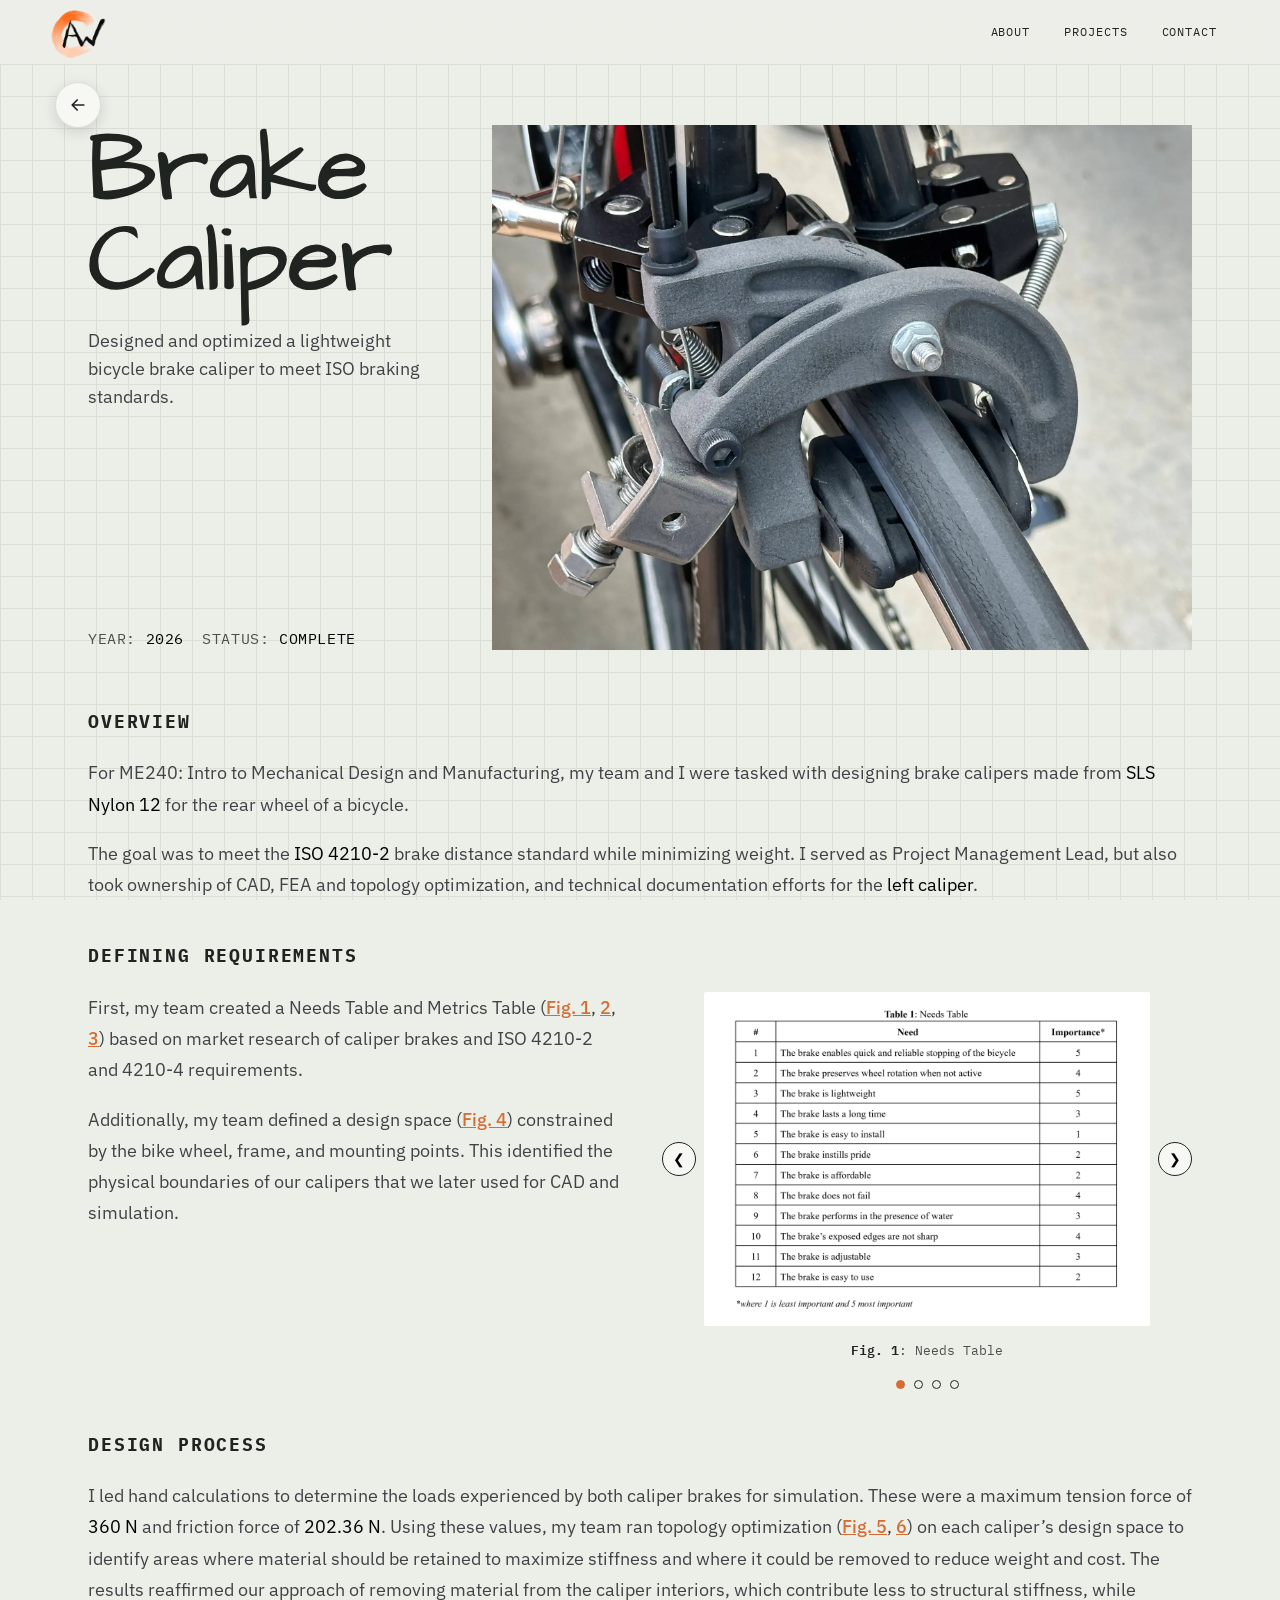
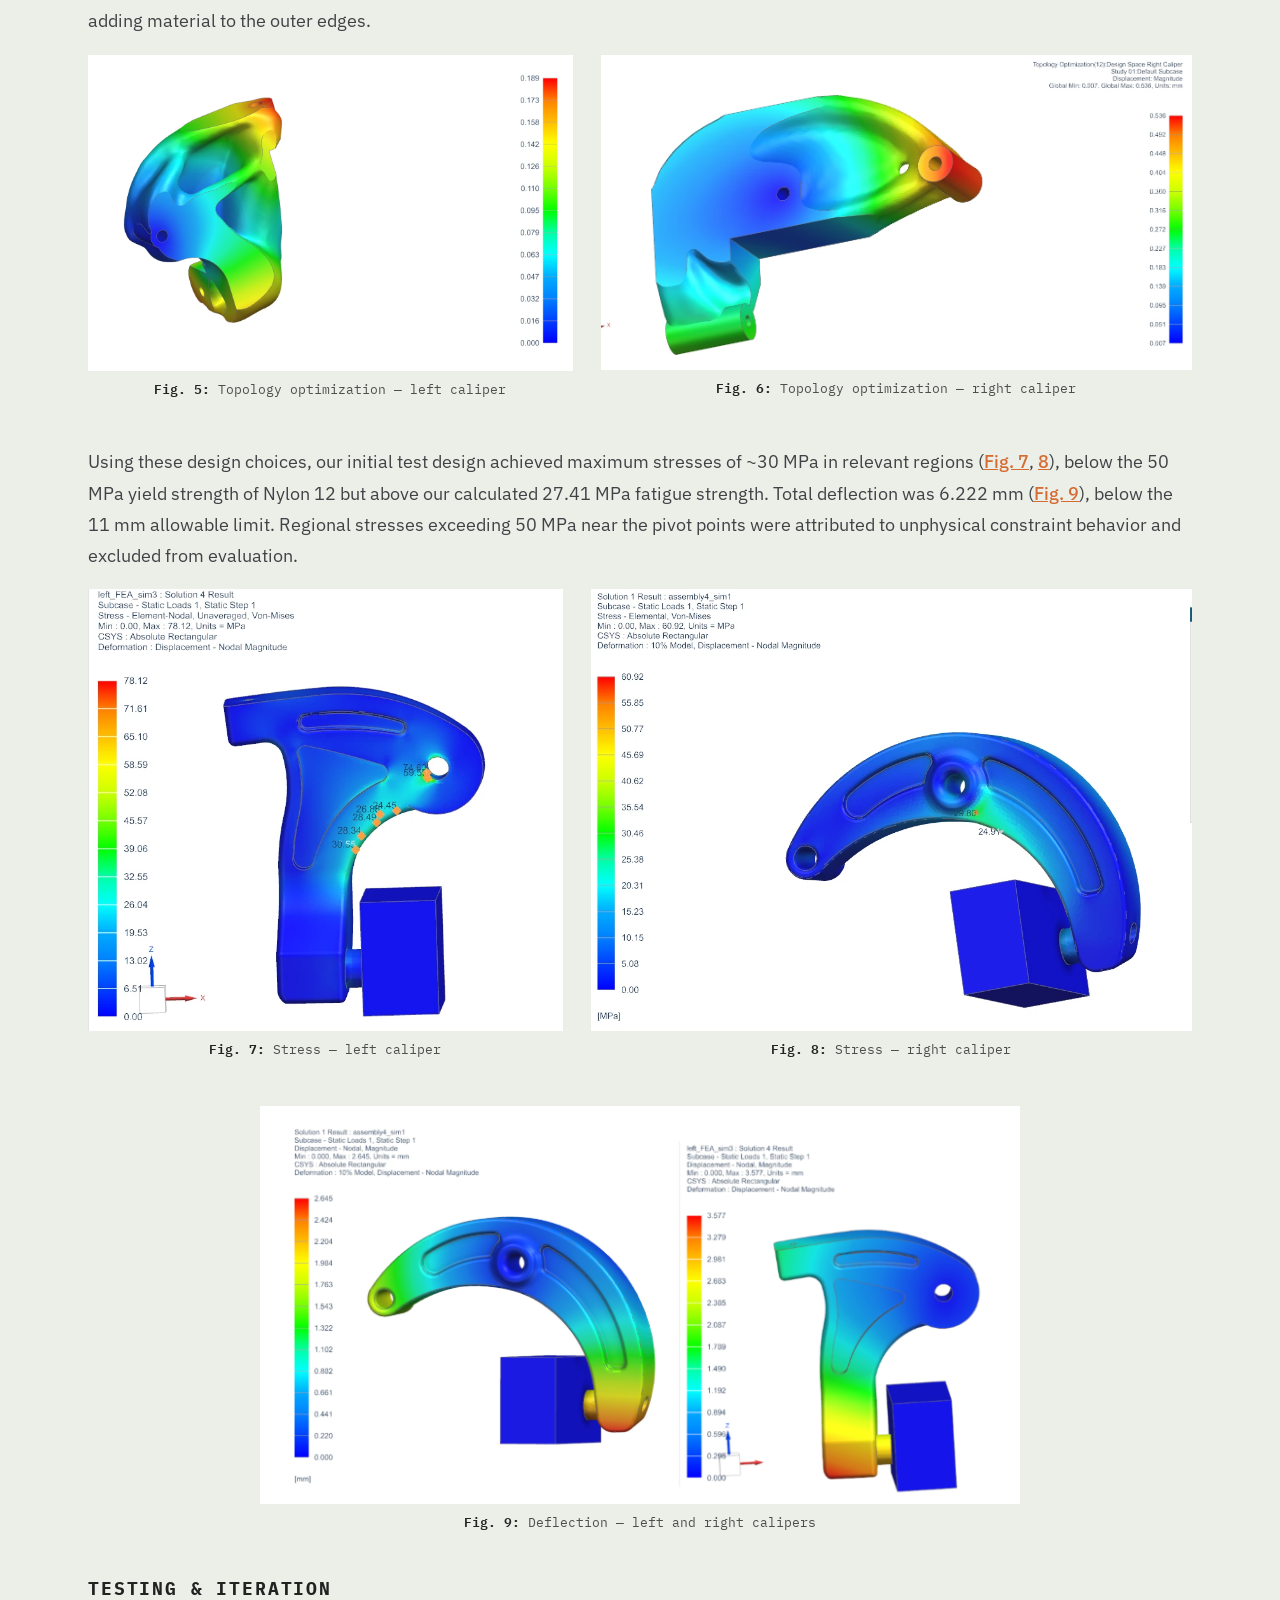
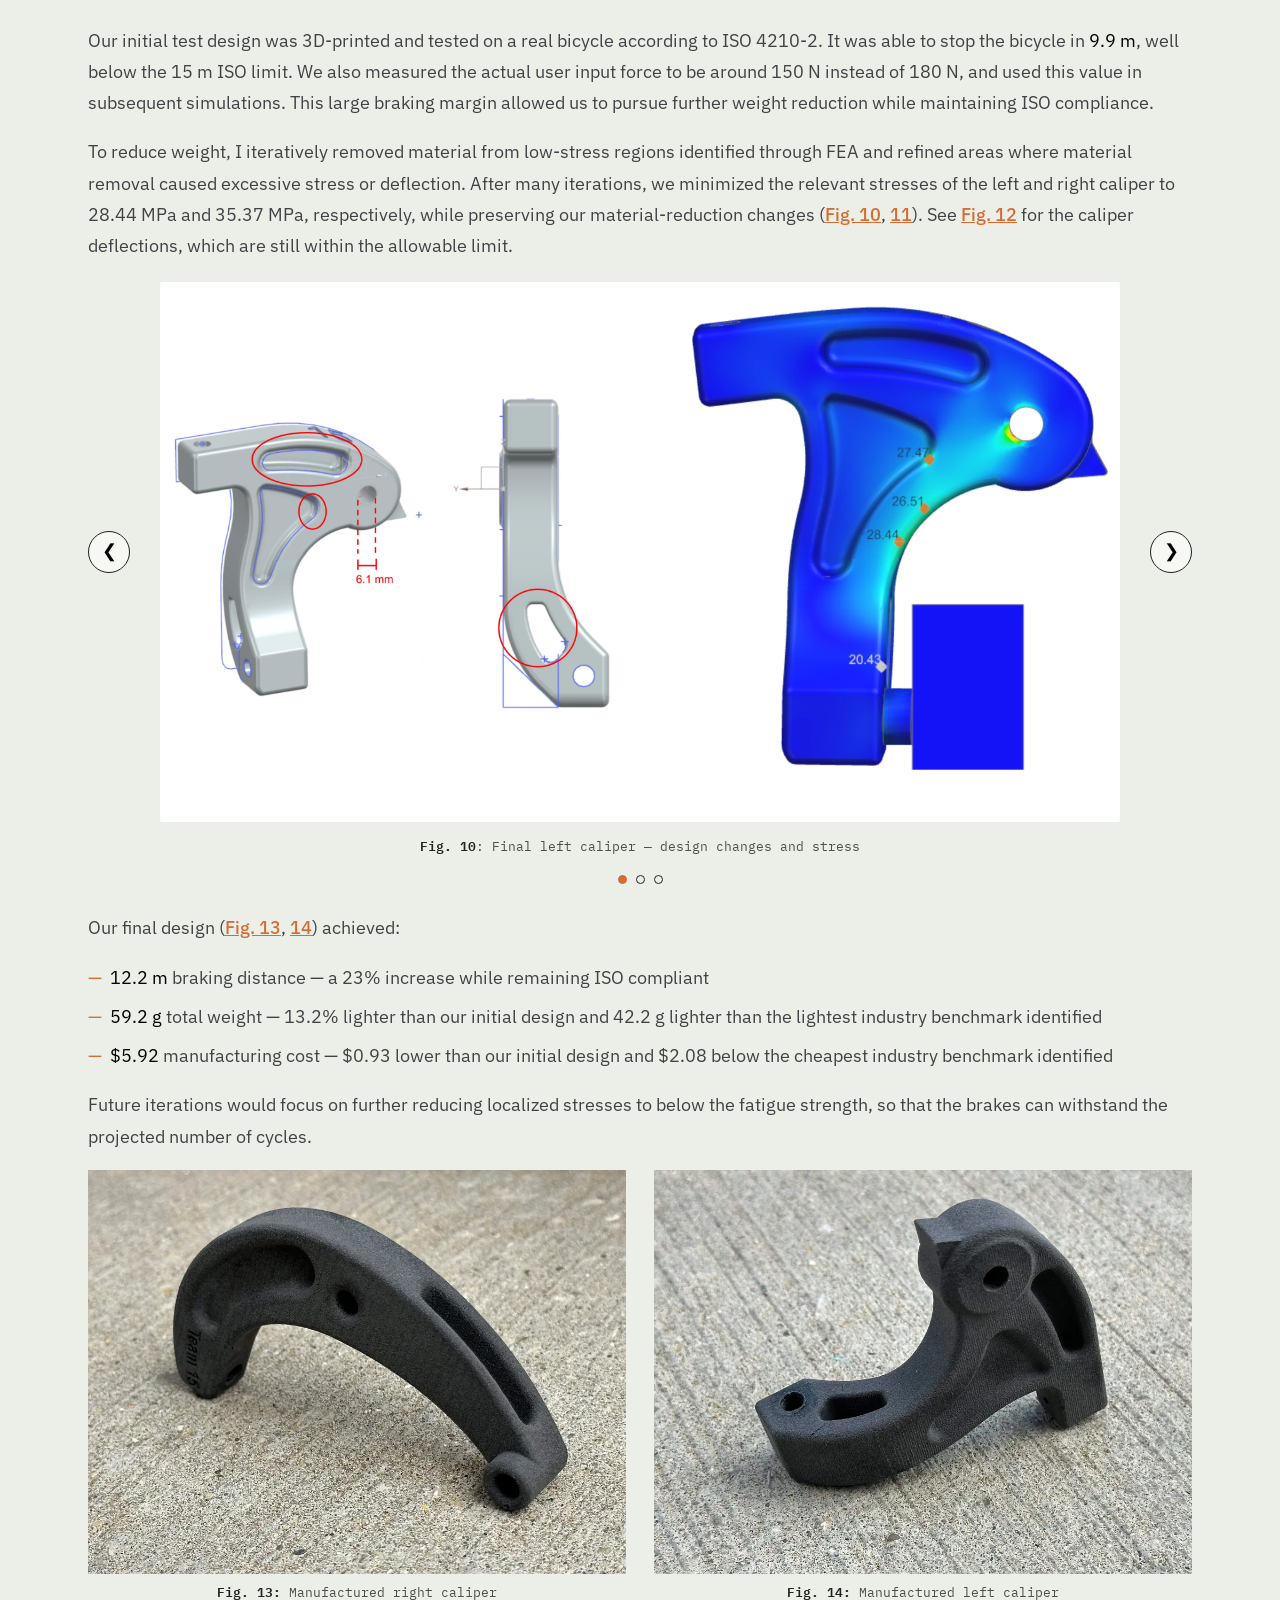
==== commit c9d5c1e4: "Image Path Correction" ====
--- a/brake-caliper-project.html
+++ b/brake-caliper-project.html
@@ -6,31 +6,8 @@
 <title>Bicycle Brake Caliper — ME240 Project — Alexander Wan</title>
 <link rel="preconnect" href="https://fonts.googleapis.com">
 <link rel="preconnect" href="https://fonts.gstatic.com" crossorigin>
-<link href="https://fonts.googleapis.com/css2?family=Space+Grotesk:wght@400;500;600;700&family=IBM+Plex+Sans:wght@400;500;600&family=IBM+Plex+Mono:wght@400;500;600&family=Architects+Daughter&display=swap" rel="stylesheet">
+<link href="https://fonts.googleapis.com/css2?family=Space+Grotesk:wght@600&family=IBM+Plex+Sans:wght@400;500;600&family=IBM+Plex+Mono:wght@400;500;600&family=Architects+Daughter&display=swap" rel="stylesheet">
 <link rel="stylesheet" href="style.css">
-<script>
-  // Keep the page invisible until the web fonts have loaded, then fade it in,
-  // so text never flashes in a fallback font and then changes shape.
-  (function() {
-    var root = document.documentElement;
-    root.classList.add('fonts-loading');
-    var done = false;
-    function show() { if (done) return; done = true; root.classList.remove('fonts-loading'); }
-    setTimeout(show, 2000); // safety net
-    if (document.fonts && document.fonts.load) {
-      Promise.all([
-        document.fonts.load('400 16px "Space Grotesk"'),
-        document.fonts.load('700 16px "Space Grotesk"'),
-        document.fonts.load('400 16px "IBM Plex Sans"'),
-        document.fonts.load('500 16px "IBM Plex Sans"'),
-        document.fonts.load('600 16px "IBM Plex Sans"'),
-        document.fonts.load('400 16px "IBM Plex Mono"'),
-        document.fonts.load('600 16px "IBM Plex Mono"'),
-        document.fonts.load('400 16px "Architects Daughter"')
-      ]).then(function() { return document.fonts.ready; }).then(show, show);
-    } else { show(); }
-  })();
-</script>
 <style>
   /* Additions for this page only (kept here so style.css stays untouched).
      If you'd rather, move these into style.css next to the other .report-* rules. */
@@ -106,7 +83,7 @@
 
 <header>
   <nav class="wrap">
-    <a href="index.html#top" class="nav-mark"><img src="images/Logo-NoBackground.webp" alt="Logo"></a>
+    <a href="index.html#top" class="nav-mark"><img src="Images/Logo-NoBackground.webp" alt="Logo"></a>
 
     <div class="nav-tabs">
       <a href="index.html#about">About</a>
@@ -142,7 +119,7 @@
     </div>
 
     <div class="report-header-photo">
-      <img src="images/BrakeCalipers/Brakes_On_Bike.webp" alt="3D-printed brake calipers mounted on a bicycle" style="object-fit:cover; object-position:50% 50%;">
+      <img src="Images/BrakeCalipers/Brakes_On_Bike.webp" alt="3D-printed brake calipers mounted on a bicycle" style="object-fit:cover; object-position:50% 50%;">
     </div>
   </div>
 
@@ -164,16 +141,16 @@
           <button class="carousel-btn carousel-prev" aria-label="Previous image">&#10094;</button>
           <div class="carousel-slides">
             <div class="carousel-slide active" data-caption="Fig. 1: Needs Table" style="background:#fff; padding:0;">
-            <img src="images/BrakeCalipers/Needs_Table.webp" alt="Needs Table">
+            <img src="Images/BrakeCalipers/Needs_Table.webp" alt="Needs Table">
           </div>
             <div class="carousel-slide" data-caption="Fig. 2: Metrics Table" style="background:#fff; padding:0;">
-            <img src="images/BrakeCalipers/Metrics_Table.webp" alt="Metrics Table" loading="lazy">
+            <img src="Images/BrakeCalipers/Metrics_Table.webp" alt="Metrics Table" loading="lazy">
           </div>
             <div class="carousel-slide" data-caption="Fig. 3: Sources Table" style="background:#fff; padding:0;">
-            <img src="images/BrakeCalipers/Sources_Table.webp" alt="Sources Table" loading="lazy">
+            <img src="Images/BrakeCalipers/Sources_Table.webp" alt="Sources Table" loading="lazy">
           </div>
             <div class="carousel-slide" data-caption="Fig. 4: Design space" style="background:#fff; padding:0;">
-            <img src="images/BrakeCalipers/Design_Space.webp" alt="Design space sketch" loading="lazy">
+            <img src="Images/BrakeCalipers/Design_Space.webp" alt="Design space sketch" loading="lazy">
           </div>
           </div>
           <button class="carousel-btn carousel-next" aria-label="Next image">&#10095;</button>
@@ -188,11 +165,11 @@
 
     <div class="report-figrow" style="--row-max: 1731px;">
       <div class="report-fig" data-fig="5" style="--r: 1.5343;">
-        <div class="fig-frame"><img src="images/BrakeCalipers/TO_Left.webp" alt="Topology optimization of the left caliper" width="1410" height="919"></div>
+        <div class="fig-frame"><img src="Images/BrakeCalipers/TO_Left.webp" alt="Topology optimization of the left caliper" width="1410" height="919"></div>
         <p class="carousel-caption"><strong>Fig. 5:</strong> Topology optimization — left caliper</p>
       </div>
       <div class="report-fig" data-fig="6" style="--r: 1.8713;">
-        <div class="fig-frame"><img src="images/BrakeCalipers/TO_Right.webp" alt="Topology optimization of the right caliper" width="1323" height="707"></div>
+        <div class="fig-frame"><img src="Images/BrakeCalipers/TO_Right.webp" alt="Topology optimization of the right caliper" width="1323" height="707"></div>
         <p class="carousel-caption"><strong>Fig. 6:</strong> Topology optimization — right caliper</p>
       </div>
     </div>
@@ -200,17 +177,17 @@
 
     <div class="report-figrow" style="--row-max: 1247px;">
       <div class="report-fig" data-fig="7" style="--r: 1.0764;">
-        <div class="fig-frame"><img src="images/BrakeCalipers/FEA_Left1.webp" alt="Stress results for the initial left caliper" width="747" height="694"></div>
+        <div class="fig-frame"><img src="Images/BrakeCalipers/FEA_Left1.webp" alt="Stress results for the initial left caliper" width="747" height="694"></div>
         <p class="carousel-caption"><strong>Fig. 7:</strong> Stress — left caliper</p>
       </div>
       <div class="report-fig" data-fig="8" style="--r: 1.3624;">
-        <div class="fig-frame"><img src="images/BrakeCalipers/FEA_Right1.webp" alt="Stress results for the initial right caliper" width="1015" height="745"></div>
+        <div class="fig-frame"><img src="Images/BrakeCalipers/FEA_Right1.webp" alt="Stress results for the initial right caliper" width="1015" height="745"></div>
         <p class="carousel-caption"><strong>Fig. 8:</strong> Stress — right caliper</p>
       </div>
     </div>
 
     <div class="report-fig single" data-fig="9">
-      <div class="fig-frame"><img src="images/BrakeCalipers/Deflections1.webp" alt="Deflection results for the initial calipers" width="3126" height="1634"></div>
+      <div class="fig-frame"><img src="Images/BrakeCalipers/Deflections1.webp" alt="Deflection results for the initial calipers" width="3126" height="1634"></div>
       <p class="carousel-caption"><strong>Fig. 9:</strong> Deflection — left and right calipers</p>
     </div>
 
@@ -224,13 +201,13 @@
         <button class="carousel-btn carousel-prev" aria-label="Previous image">&#10094;</button>
         <div class="carousel-slides">
           <div class="carousel-slide active" data-caption="Fig. 10: Final left caliper — design changes and stress" style="background:#fff; padding:0;">
-            <img src="images/BrakeCalipers/FEA_Left_Final.webp" alt="Design changes and stress results for the final left caliper" loading="lazy">
+            <img src="Images/BrakeCalipers/FEA_Left_Final.webp" alt="Design changes and stress results for the final left caliper" loading="lazy">
           </div>
           <div class="carousel-slide" data-caption="Fig. 11: Final right caliper — design changes and stress" style="background:#fff; padding:0;">
-            <img src="images/BrakeCalipers/FEA_Right_Final.webp" alt="Design changes and stress results for the final right caliper" loading="lazy">
+            <img src="Images/BrakeCalipers/FEA_Right_Final.webp" alt="Design changes and stress results for the final right caliper" loading="lazy">
           </div>
           <div class="carousel-slide" data-caption="Fig. 12: Final deflection — left and right calipers" style="background:#fff; padding:0;">
-            <img src="images/BrakeCalipers/Deflections_Final.webp" alt="Deflection results for the final calipers" loading="lazy">
+            <img src="Images/BrakeCalipers/Deflections_Final.webp" alt="Deflection results for the final calipers" loading="lazy">
           </div>
         </div>
         <button class="carousel-btn carousel-next" aria-label="Next image">&#10095;</button>
@@ -249,11 +226,11 @@
 
     <div class="report-figrow" style="--row-max: 1361px;">
       <div class="report-fig" data-fig="13" style="--r: 1.3333;">
-        <div class="fig-frame"><img src="images/BrakeCalipers/Right_Brake_Real.webp" alt="Manufactured right caliper" width="1008" height="756"></div>
+        <div class="fig-frame"><img src="Images/BrakeCalipers/Right_Brake_Real.webp" alt="Manufactured right caliper" width="1008" height="756"></div>
         <p class="carousel-caption"><strong>Fig. 13:</strong> Manufactured right caliper</p>
       </div>
       <div class="report-fig" data-fig="14" style="--r: 1.3333;">
-        <div class="fig-frame"><img src="images/BrakeCalipers/Left_Brake_Real.webp" alt="Manufactured left caliper" width="1008" height="756"></div>
+        <div class="fig-frame"><img src="Images/BrakeCalipers/Left_Brake_Real.webp" alt="Manufactured left caliper" width="1008" height="756"></div>
         <p class="carousel-caption"><strong>Fig. 14:</strong> Manufactured left caliper</p>
       </div>
     </div>
--- a/style.css
+++ b/style.css
@@ -696,10 +696,7 @@
   html.intro-pending .hero-photo img { opacity: 0; }
   .portrait-draw { overflow: visible; }
 
-  /* ---------- FONT LOAD GUARD (project pages) ----------
-     Pages add "fonts-loading" to <html> in <head> until web fonts are ready. */
   body { transition: opacity 0.35s ease; }
-  html.fonts-loading body,
   html.hash-pending body { opacity: 0; }
 
   /* ---------- FLOATING EXIT BUTTON (project pages) ----------
